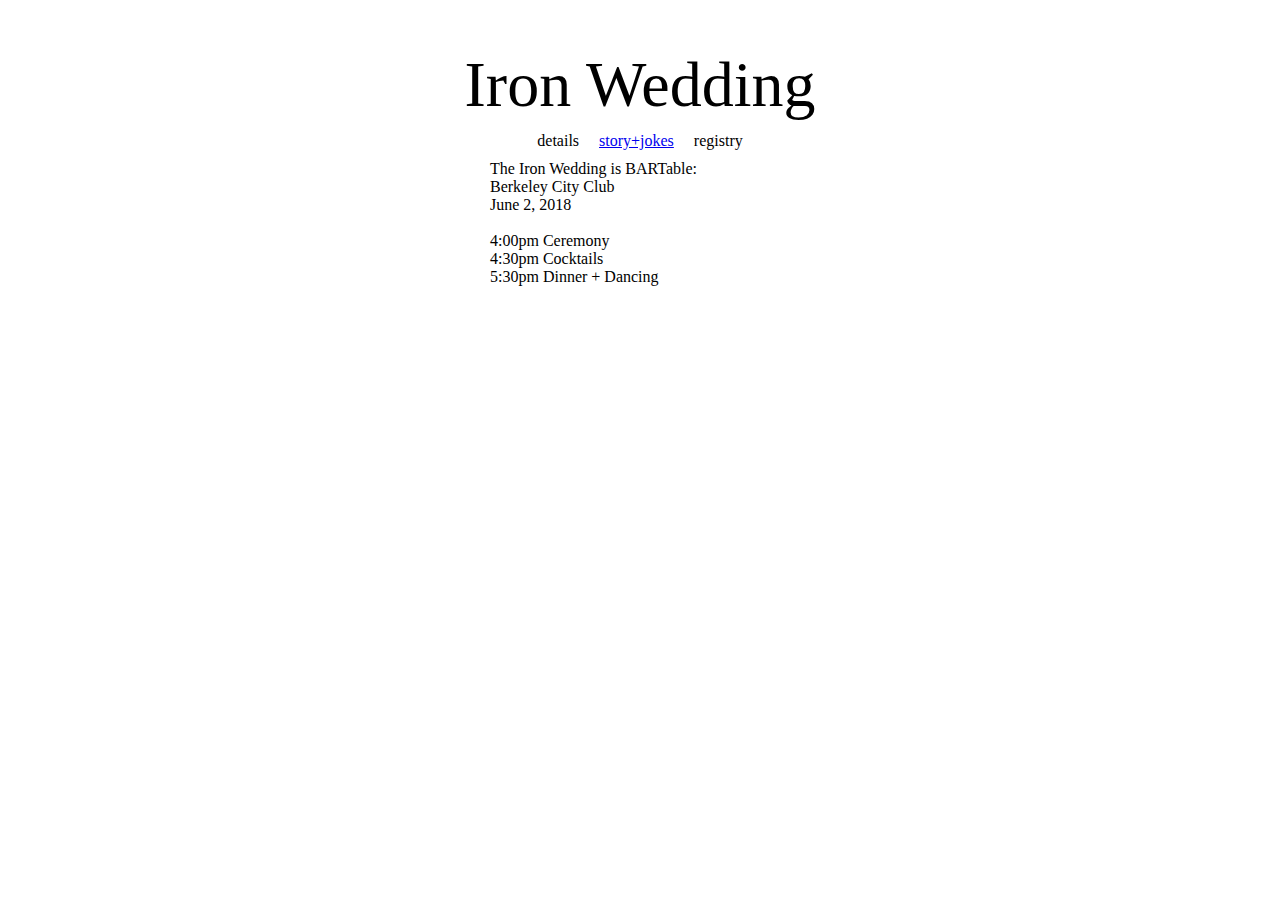
==== details/index.html @ 6174d511 "story + details page" ====
<!DOCTYPE html>

<html xmlns="http://www.w3.org/1999/xhtml" lang="en">
<head>
<meta http-equiv="Content-Type" content="text/html; charset=utf-8"/>
<meta name="description" content="The Iron Wedding"/>
<meta name="keywords" content="iron wedding, stoecker, richert, john stoecker and kit richert, kit richert and john stoecker"/>
<meta name="classification" content="public"/>
<meta name="resource-type" content="document"/>
<meta name="author" content="ironwedding"/>
<link rel="stylesheet" href="../main.css">
<!-- <script src="../assets/jquery-2.2.1.min.js"></script> -->
<title>Story</title>
</head>
<body>
  <div class="details-container">
    <div class="main-title">Iron Wedding</div>
    <div class="top-nav">
      <div class="top-nav-link" href="details">details</div>
      <a class="top-nav-link" href="../story">story+jokes</a>
      <div class="top-nav-link" href="registry">registry</div>
    </div>
    <div class="wedding-details">
      The Iron Wedding is BARTable:<br>
      Berkeley City Club<br>
      June 2, 2018<br>
      <br>
      4:00pm Ceremony<br>
      4:30pm Cocktails<br>
      5:30pm Dinner + Dancing<br>
    </div>

  </div>
</body>
---- main.css ----
.main-container {
  size: 100vh;
  height: 100vh;
  background-image: url("https://lh3.googleusercontent.com/ETnTTN4YDluKw7wIx_1WYapiD1zayCzvIkssp72kC_aV7BkvxoXvbkpv4sR89fHbmoW_dV82RHd35v2jjPxsTwVpdebY84lV7jVveKfpY7R8bIDc5I5jEy4mHaHtJY0HNqMHATeyYg=w2070-h1552-no");
  background-size: cover;
  background-position: center;
}

.main-title {
  text-align: center;
  padding-top: 40px;
  font-size: 64px;
}

.top-nav {
  display: flex;
  justify-content: center;
}

.top-nav-link {
  margin: 10px;

}

/*TODO: make this responsive  */
.story-timeline {
  width: 800px;
  margin: auto;
}

.timeline-top-divider {
  height: 80px;
  width: 10px;
  background-color: grey;
  border-top-left-radius: 5px;
  border-top-right-radius: 5px;
  box-shadow: 3px 3px black;
  margin: 10px auto 0px auto;
}

.timeline-divider {
  height: 80px;
  width: 10px;
  background-color: grey;
  /* border-radius: 5px; */
  box-shadow: 3px 3px black;
  margin: 0px auto;
}

.story {
  display: flex;
  max-height: 400px;
  align-items: center;
  border-radius: 10px;
  border: 10px solid grey;
  box-shadow: 3px 3px black;
}

.story img {
  width: 400px;
}

.story-text {
  padding: 10px;
}

.tooltip {
  position: relative;
  color: #bd0000;
}

.hover-joke {
  display: none;
  border:10px solid black;
  border-radius: 5px;
  z-index: 999;
/* lol maybe not */
  /* -webkit-animation: hoverJokeBlink 1s step-end infinite;
  animation: hoverJokeBlink 1s step-end infinite; */
}

.tooltip:hover .hover-joke {
  display: block;
  position: absolute;
}

@keyframes hoverJokeBlink {
    from, to {
        border-color: transparent
    }
    50% {
        border-color: red
    }
}

.wedding-details {
  width: 300px;
  margin: auto;
}

@media max-width: 800px {
  .story-timeline {
    width: 500px;
  }
}
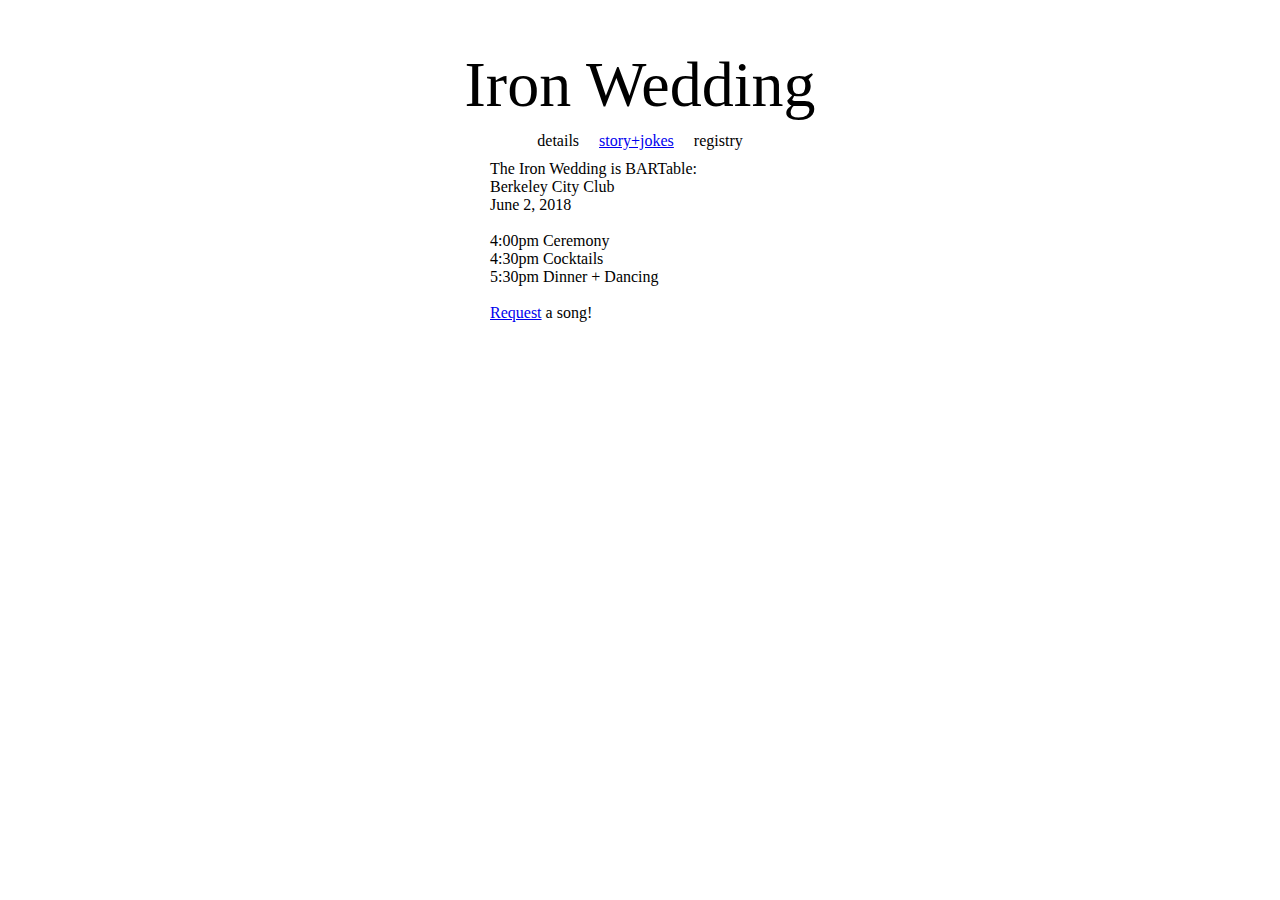
==== commit d979aa24: "song request, timeline is responsive now" ====
--- a/details/index.html
+++ b/details/index.html
@@ -28,6 +28,8 @@
       4:00pm Ceremony<br>
       4:30pm Cocktails<br>
       5:30pm Dinner + Dancing<br>
+      <br>
+      <a href="https://goo.gl/forms/itje6qV3Adg5zeZh2">Request</a> a song!
     </div>
 
   </div>
--- a/main.css
+++ b/main.css
@@ -98,8 +98,14 @@
   margin: auto;
 }
 
-@media max-width: 800px {
+@media (max-width: 800px) {
   .story-timeline {
     width: 500px;
   }
+
+  .story img {
+    width: 250px;
+  }
 }
+
+/* @media (max-width: ) */
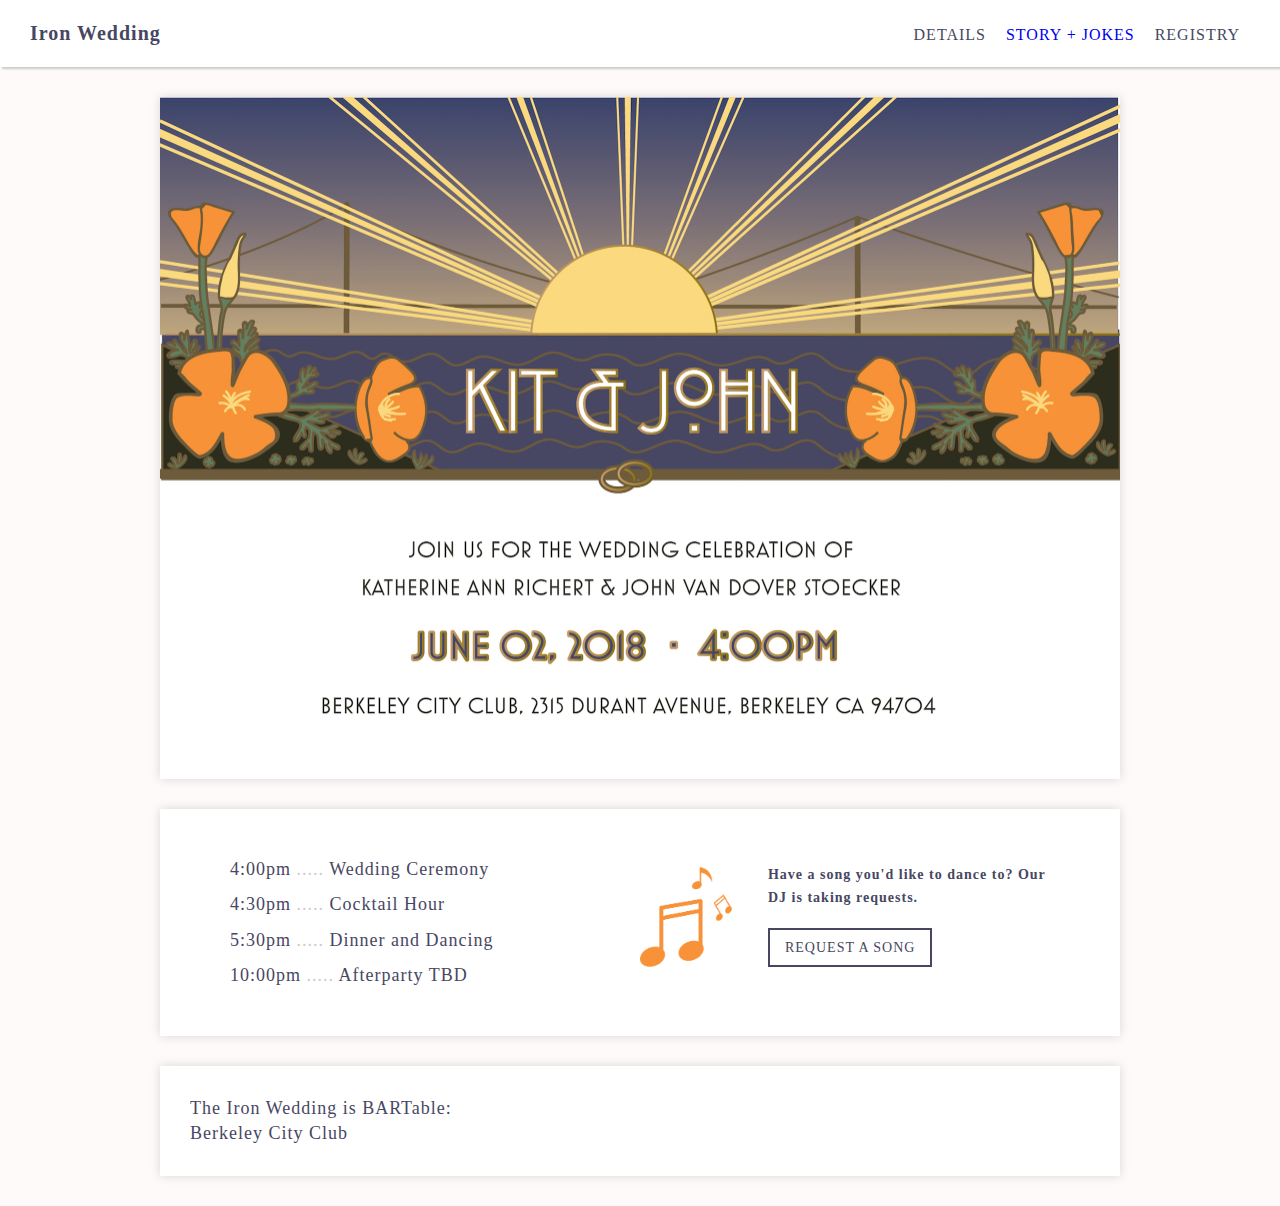
==== commit c9032378: "styling of the details page" ====
--- a/details/index.html
+++ b/details/index.html
@@ -10,27 +10,57 @@
 <meta name="author" content="ironwedding"/>
 <link rel="stylesheet" href="../main.css">
 <!-- <script src="../assets/jquery-2.2.1.min.js"></script> -->
-<title>Story</title>
+<title>Details</title>
 </head>
 <body>
   <div class="details-container">
-    <div class="main-title">Iron Wedding</div>
+
+
     <div class="top-nav">
-      <div class="top-nav-link" href="details">details</div>
-      <a class="top-nav-link" href="../story">story+jokes</a>
-      <div class="top-nav-link" href="registry">registry</div>
-    </div>
-    <div class="wedding-details">
-      The Iron Wedding is BARTable:<br>
-      Berkeley City Club<br>
-      June 2, 2018<br>
-      <br>
-      4:00pm Ceremony<br>
-      4:30pm Cocktails<br>
-      5:30pm Dinner + Dancing<br>
-      <br>
-      <a href="https://goo.gl/forms/itje6qV3Adg5zeZh2">Request</a> a song!
+      <h1 class="logo">Iron Wedding</h1>
+
+      <nav>
+        <div id="nav-flex">
+          <div class="top-nav-link" href="details">DETAILS</div>
+          <a class="top-nav-link" href="../story">STORY + JOKES</a>
+          <div class="top-nav-link" href="registry">REGISTRY</div>
+        </div>
+      </nav>
+
     </div>
 
+<div id="details">
+  <img src="../invitation-web.jpg">
+</div>
+
+
+  <div class="wedding-details">
+
+     <div id="timeline">
+
+        <ul>
+          <li>4:00pm <span class="dots">..... </span>Wedding Ceremony</li>
+          <li>4:30pm <span class="dots">..... </span>Cocktail Hour</li>
+          <li>5:30pm <span class="dots">..... </span>Dinner and Dancing</li>
+          <li>10:00pm <span class="dots">..... </span>Afterparty TBD</li>
+        </ul>
+      </div>
+      <div id="songs">
+
+        <img src="../music.png" alt="">
+
+        <div id="cta">
+          <h6>Have a song you'd like to dance to? Our DJ is taking requests.</h6>
+          <a href="https://goo.gl/forms/itje6qV3Adg5zeZh2">REQUEST A SONG</a>
+          </div>
+      </div>
+
   </div>
+
+  <div class="wedding-details">
+  The Iron Wedding is BARTable:<br>
+  Berkeley City Club<br>
+  </div>
+
+
 </body>
--- a/main.css
+++ b/main.css
@@ -1,3 +1,16 @@
+body {
+  font-family: Raleway;
+  letter-spacing: 1px;
+  line-height: 1.4;
+  color:#474762;
+  margin: 0;
+  background-color: snow;
+}
+
+a {
+  text-decoration: none;
+}
+
 .main-container {
   size: 100vh;
   height: 100vh;
@@ -6,20 +19,175 @@
   background-position: center;
 }
 
-.main-title {
+
+.main-title{
   text-align: center;
   padding-top: 40px;
   font-size: 64px;
+  animation: fadein 2s;
+   -moz-animation: fadein 2s; /* Firefox */
+   -webkit-animation: fadein 2s; /* Safari and Chrome */
+  /* animation-delay: 1s;
+   -webkit-animation-delay: 1s;
+   -moz-animation-delay: 1s; */
+}
+
+button{
+position: absolute;
+top:54px;
+right: 40px;
+padding: 20px;
+font-size: 14px;
+letter-spacing: 2px;
+padding: 18px;
+border: 3px solid #333;
+background: transparent;
+}
+
+@-webkit-keyframes fadeIn { from { opacity:0; } to { opacity:1; } }
+@-moz-keyframes fadeIn { from { opacity:0; } to { opacity:1; } }
+@keyframes fadeIn { from { opacity:0; } to { opacity:1; } }
+
+.fade-in {
+  opacity:0;  /* make things invisible upon start */
+  -webkit-animation:fadeIn ease-in 1;  /* call our keyframe named fadeIn, use animattion ease-in and repeat it only 1 time */
+  -moz-animation:fadeIn ease-in 1;
+  animation:fadeIn ease-in 1;
+
+  -webkit-animation-fill-mode:forwards;  /* this makes sure that after animation is done we remain at the last keyframe value (opacity: 1)*/
+  -moz-animation-fill-mode:forwards;
+  animation-fill-mode:forwards;
+
+  -webkit-animation-duration:2s;
+  -moz-animation-duration:2s;
+  animation-duration:2s;
+
+  animation-delay: 1s;
+  -webkit-animation-delay: 1s;
+ -moz-animation-delay:1s;
+}
+
+.fade-in-button {
+  opacity:0;  /* make things invisible upon start */
+  -webkit-animation:fadeIn ease-in 1;  /* call our keyframe named fadeIn, use animattion ease-in and repeat it only 1 time */
+  -moz-animation:fadeIn ease-in 1;
+  animation:fadeIn ease-in 1;
+
+  -webkit-animation-fill-mode:forwards;  /* this makes sure that after animation is done we remain at the last keyframe value (opacity: 1)*/
+  -moz-animation-fill-mode:forwards;
+  animation-fill-mode:forwards;
+
+  -webkit-animation-duration:2s;
+  -moz-animation-duration:2s;
+  animation-duration:2s;
+
+  animation-delay: 2s;
+  -webkit-animation-delay: 2s;
+ -moz-animation-delay:2s;
 }
 
 .top-nav {
   display: flex;
-  justify-content: center;
+  background-color: white;
+  box-shadow: 2px 2px 2px rgba(0, 0, 0, 0.2);
+  padding: 20px 30px;
+  line-height: 0;
+}
+
+h1 {
+  flex-basis: 50%;
+  font-size: 20px;
+  position: relative;
+}
+
+nav{
+    flex-basis: 50%;
+    justify-content: right;
+    padding-top: 5px;
+
+}
+
+#nav-flex {
+  display: flex;
+  justify-content: flex-end;
 }
 
 .top-nav-link {
   margin: 10px;
-
+}
+
+#details {
+  display: flex;
+  justify-content: center;
+}
+
+#details img {
+margin:30px;
+box-shadow: 0px 0px 10px rgba(0,0,0,0.15);
+width:960px;
+height:682.5px;
+
+}
+
+#cta {
+ width: 300px;
+ margin-left: 30px;
+ display: inline-block;
+}
+
+h6 {
+  font-size: 14px;
+  line-height: 1.6;
+  color: #474762;
+  margin: 25px 0;
+}
+
+#cta a {
+  border: 2px solid #474762;
+  padding: 10px 15px;
+  font-size: 14px;
+  color: #474762;
+}
+
+
+
+
+.wedding-details {
+  display: flex;
+  width: 900px;
+  margin:auto;
+  background-color: #fff;
+  margin-bottom: 30px;
+  padding: 30px;
+  box-shadow: 0px 0px 10px rgba(0,0,0,0.15);
+  font-size: 18px;
+
+}
+
+#timeline{
+  flex-basis: 50%;
+
+}
+
+#timeline li{
+  margin: 10px 0;
+  list-style-type: none;
+}
+
+.dots {
+  color: #ccc;
+}
+
+#songs{
+  flex-basis: 50%;
+
+}
+
+#songs img {
+  height: 100px;
+  display: inline-block;
+  position: relative;
+  top:15px;
 }
 
 /*TODO: make this responsive  */
@@ -36,6 +204,25 @@
   border-top-right-radius: 5px;
   box-shadow: 3px 3px black;
   margin: 10px auto 0px auto;
+}
+
+.timeline-bottom-divider {
+  height: 80px;
+  width: 10px;
+  background-color: grey;
+  border-bottom-left-radius: 5px;
+  border-bottom-right-radius: 5px;
+  box-shadow: 3px 3px black;
+  margin: 0px auto;
+}
+
+.timeline-divider-dot {
+  height: 30px;
+  width: 10px;
+  background-color: grey;
+  border-radius: 5px;
+  box-shadow: 3px 3px black;
+  margin: 0px auto;
 }
 
 .timeline-divider {
@@ -79,6 +266,11 @@
   animation: hoverJokeBlink 1s step-end infinite; */
 }
 
+.hover-joke img {
+  /* some google photos BS */
+  margin-bottom: -5px;
+}
+
 .tooltip:hover .hover-joke {
   display: block;
   position: absolute;
@@ -93,10 +285,6 @@
     }
 }
 
-.wedding-details {
-  width: 300px;
-  margin: auto;
-}
 
 @media (max-width: 800px) {
   .story-timeline {
